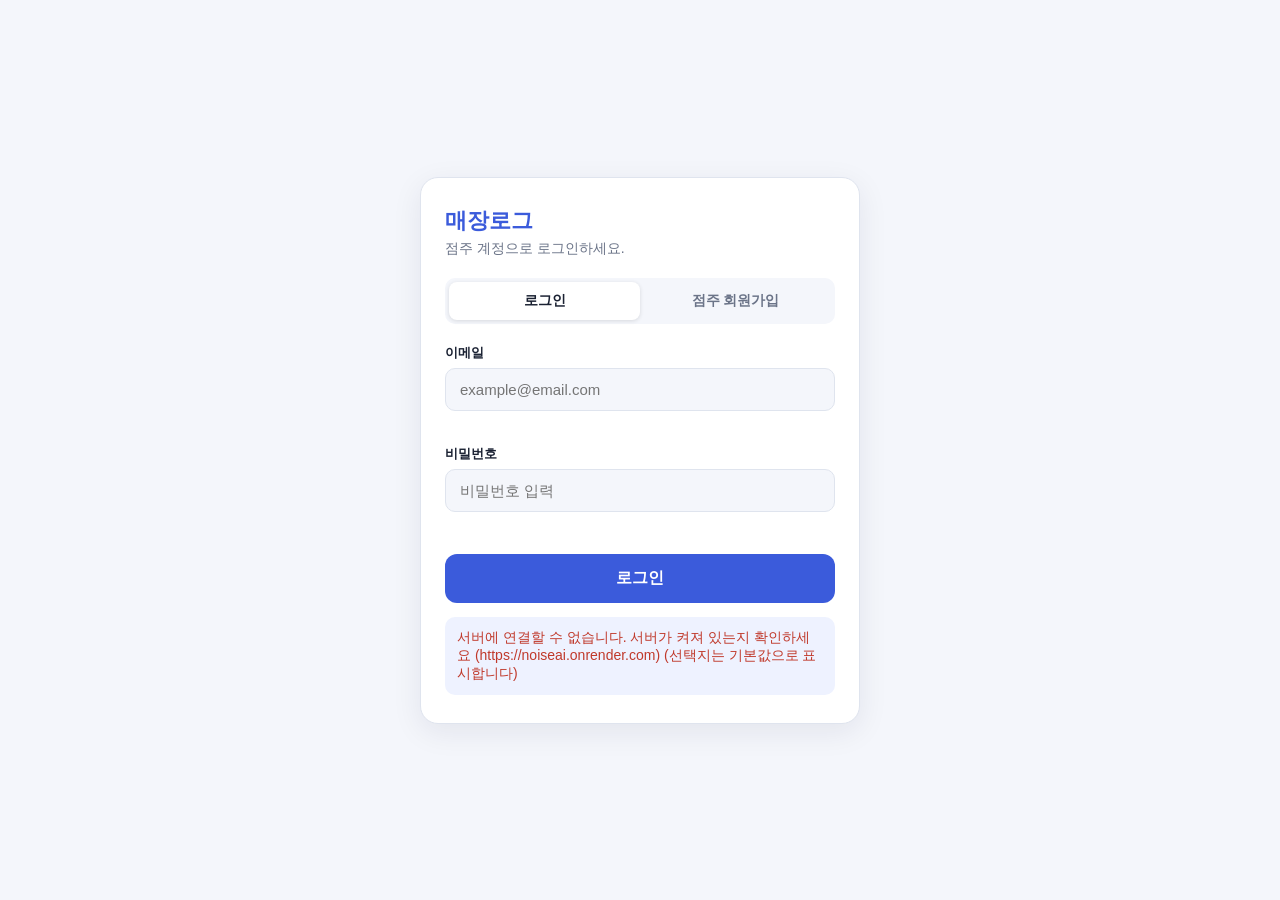
==== frontend/매장로그_소음 관리/index.html @ 5674a1b9 "fix: frontend backend 병합 수정" ====
<!doctype html>
<html lang="ko">
<head>
<meta charset="utf-8">
<meta name="viewport" content="width=device-width, initial-scale=1, viewport-fit=cover">
<title>매장로그 · 소음 관리</title>
<link rel="stylesheet" href="Style.css">
<script src="../common/api.js"></script>
</head>
<body>
<header>
  <h1>🔉 매장로그 · 소음 관리</h1>
  <nav id="nav"></nav><div id="who"></div>
</header>
<main id="app"></main>

<script src="main.js"></script>
</body>
</html>
---- frontend/매장로그_소음 관리/Style.css ----
:root{--bg:#f6f7f9;--card:#fff;--tx:#1a1d23;--mu:#6b7280;--bd:#e5e7eb;--ac:#2563eb;--acs:#dbeafe;--ok:#16a34a;--warn:#d97706;--bad:#dc2626;color-scheme:light;box-sizing:border-box;padding-top:env(safe-area-inset-top,0px);padding-bottom:env(safe-area-inset-bottom,0px)}
@media(prefers-color-scheme:dark){:root:not([data-theme="light"]){--bg:#0f1115;--card:#181b22;--tx:#eceef2;--mu:#98a0ae;--bd:#2a2f3a;--ac:#6ea0ff;--acs:#1e2a45;--ok:#4ade80;--warn:#fbbf24;--bad:#f87171;color-scheme:dark}}
:root[data-theme="dark"]{--bg:#0f1115;--card:#181b22;--tx:#eceef2;--mu:#98a0ae;--bd:#2a2f3a;--ac:#6ea0ff;--acs:#1e2a45;--ok:#4ade80;--warn:#fbbf24;--bad:#f87171;color-scheme:dark}
*{box-sizing:border-box}
html{scroll-padding-top:env(safe-area-inset-top,0px)}
body{margin:0;background:var(--bg);color:var(--tx);font:15px/1.5 -apple-system,"Pretendard","Noto Sans KR",system-ui,sans-serif}
header{display:flex;align-items:center;gap:16px;flex-wrap:wrap;padding:14px 20px;background:var(--card);border-bottom:1px solid var(--bd)}
header h1{font-size:17px;margin:0}
nav{display:flex;gap:4px;margin-left:auto}
nav button{border:0;background:none;color:var(--mu);padding:8px 14px;border-radius:8px;font:inherit;cursor:pointer}
nav button.on{background:var(--acs);color:var(--ac);font-weight:600}
main{max-width:1000px;margin:0 auto;padding:20px}
.grid{display:grid;gap:14px}
.k{grid-template-columns:repeat(auto-fit,minmax(150px,1fr));margin-bottom:14px}
.two{grid-template-columns:repeat(auto-fit,minmax(300px,1fr))}
.card{background:var(--card);border:1px solid var(--bd);border-radius:12px;padding:16px;margin-bottom:14px}
.card h2{font-size:14px;margin:0 0 12px;color:var(--mu);font-weight:600}
.big{font-size:28px;font-weight:700}
.mu{color:var(--mu);font-size:13px}
.row{display:flex;align-items:center;gap:10px;margin:9px 0}
.row .n{width:84px;font-size:13px;flex:none}
.bar{flex:1;height:10px;background:var(--bd);border-radius:6px;position:relative}
.bar i{display:block;height:100%;border-radius:6px}
.bar b{position:absolute;top:-3px;bottom:-3px;width:2px;background:var(--tx);opacity:.5}
.row .v{width:56px;text-align:right;font-size:13px}
.chips{display:flex;gap:6px;flex-wrap:wrap;margin-bottom:12px}
.chip{border:1px solid var(--bd);background:var(--card);color:var(--tx);padding:5px 12px;border-radius:99px;font:inherit;font-size:13px;cursor:pointer}
.chip.on{background:var(--ac);color:#fff;border-color:var(--ac)}
table{width:100%;border-collapse:collapse;font-size:14px}
th,td{text-align:left;padding:9px 8px;border-bottom:1px solid var(--bd)}
th{color:var(--mu);font-weight:500;font-size:12px}
.tw{overflow-x:auto}
.tag{padding:2px 9px;border-radius:99px;font-size:12px;font-weight:600;background:var(--bd)}
.ok{color:var(--ok)}.warn{color:var(--warn)}.bad{color:var(--bad)}
form{display:flex;gap:8px;flex-wrap:wrap;align-items:end}
label{display:flex;flex-direction:column;font-size:12px;color:var(--mu);gap:3px}
input,select{padding:8px 10px;border:1px solid var(--bd);border-radius:8px;background:var(--bg);color:var(--tx);font:inherit;min-width:0}
.btn{padding:9px 16px;border:0;border-radius:8px;background:var(--ac);color:#fff;font:inherit;font-weight:600;cursor:pointer}
.x{border:0;background:none;color:var(--mu);cursor:pointer;font-size:16px}
.x:hover{color:var(--bad)}
svg{width:100%;height:auto;display:block}
.empty{color:var(--mu);padding:18px 0;text-align:center}
.auth{max-width:440px;margin:30px auto}.col{flex-direction:column;align-items:stretch}.col .btn{margin-top:6px}
.grp{display:flex;flex-direction:column;gap:5px;width:100%;font-size:12px;color:var(--mu)}
.opts{display:flex;gap:6px;flex-wrap:wrap}
label.opt{position:relative;flex-direction:row}
.opt input{position:absolute;opacity:0;pointer-events:none}
.opt span{display:inline-block;padding:6px 14px;border:1px solid var(--bd);border-radius:99px;font-size:13px;cursor:pointer;color:var(--tx);background:var(--card)}
.opt input:checked+span{background:var(--ac);color:#fff;border-color:var(--ac)}
#who{display:flex;gap:8px;align-items:center;font-size:13px;color:var(--mu)}
.split{display:grid;grid-template-columns:1fr 1fr;max-width:860px;margin:24px auto;background:var(--card);border:1px solid var(--bd);border-radius:16px;overflow:hidden}
.brand{background:linear-gradient(135deg,#2563eb,#7c3aed);color:#fff;padding:40px 32px;display:flex;flex-direction:column;justify-content:center}
.brand h2{font-size:26px;margin:8px 0;color:#fff}.brand p{opacity:.9;margin:0}
.side{padding:36px 32px}.side h2{font-size:22px;margin:0 0 4px;color:var(--tx)}.side>p{margin:0 0 16px}
.pw{display:flex;gap:8px;align-items:center}.pw input{flex:1}
.lnk{border:0;background:none;color:var(--ac);cursor:pointer;font:inherit;font-size:13px;padding:0}
a.chip{text-decoration:none;display:inline-block}
@media(max-width:640px){.split{grid-template-columns:1fr}.brand{padding:24px}.side{padding:24px}}
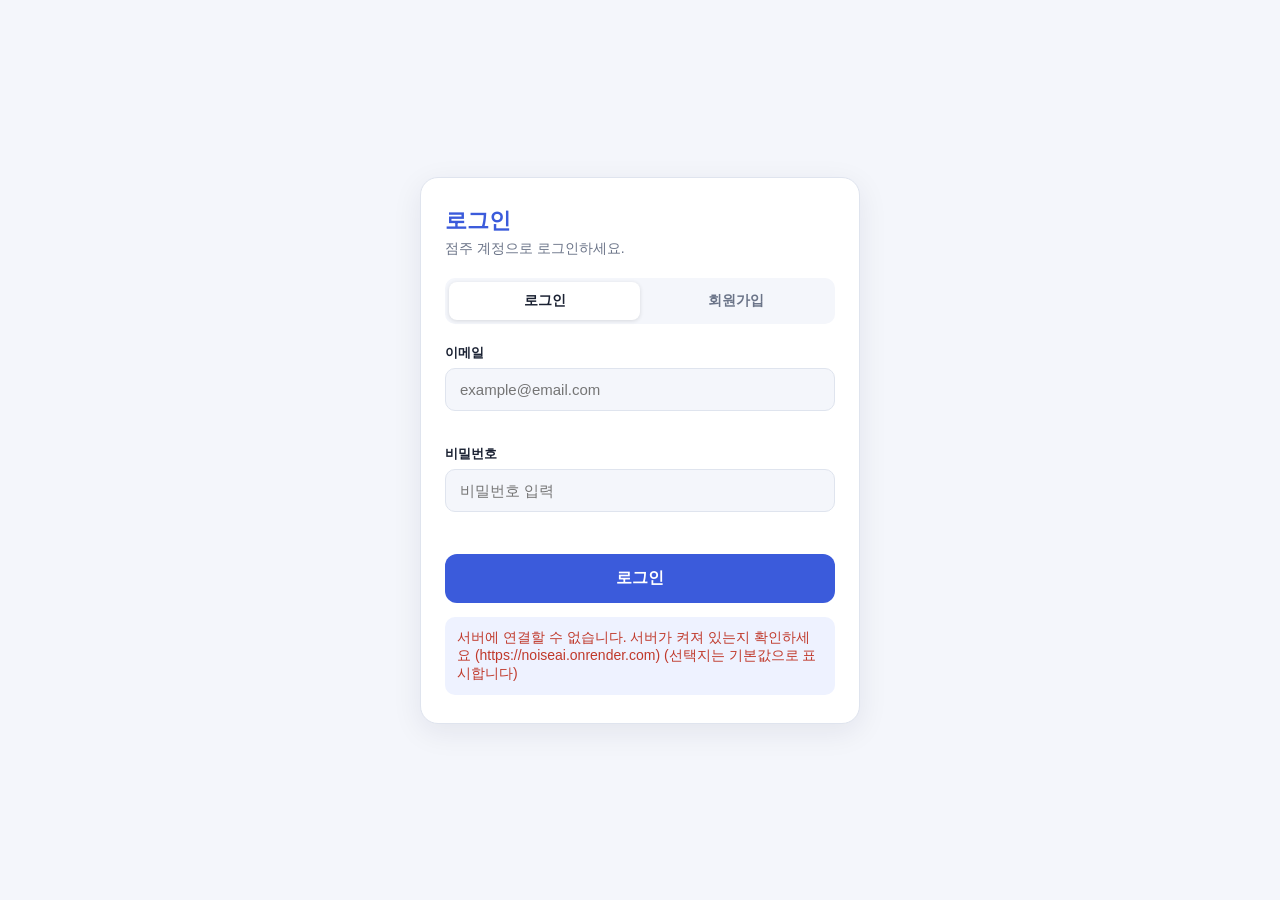
==== commit 51857418: "fix: api.js 캐시 방지" ====
--- a/frontend/매장로그_소음 관리/index.html
+++ b/frontend/매장로그_소음 관리/index.html
@@ -6,6 +6,7 @@
 <title>매장로그 · 소음 관리</title>
 <link rel="stylesheet" href="Style.css">
 <script src="../common/api.js"></script>
+<script src="../common/api.js?v=2"></script>
 </head>
 <body>
 <header>
